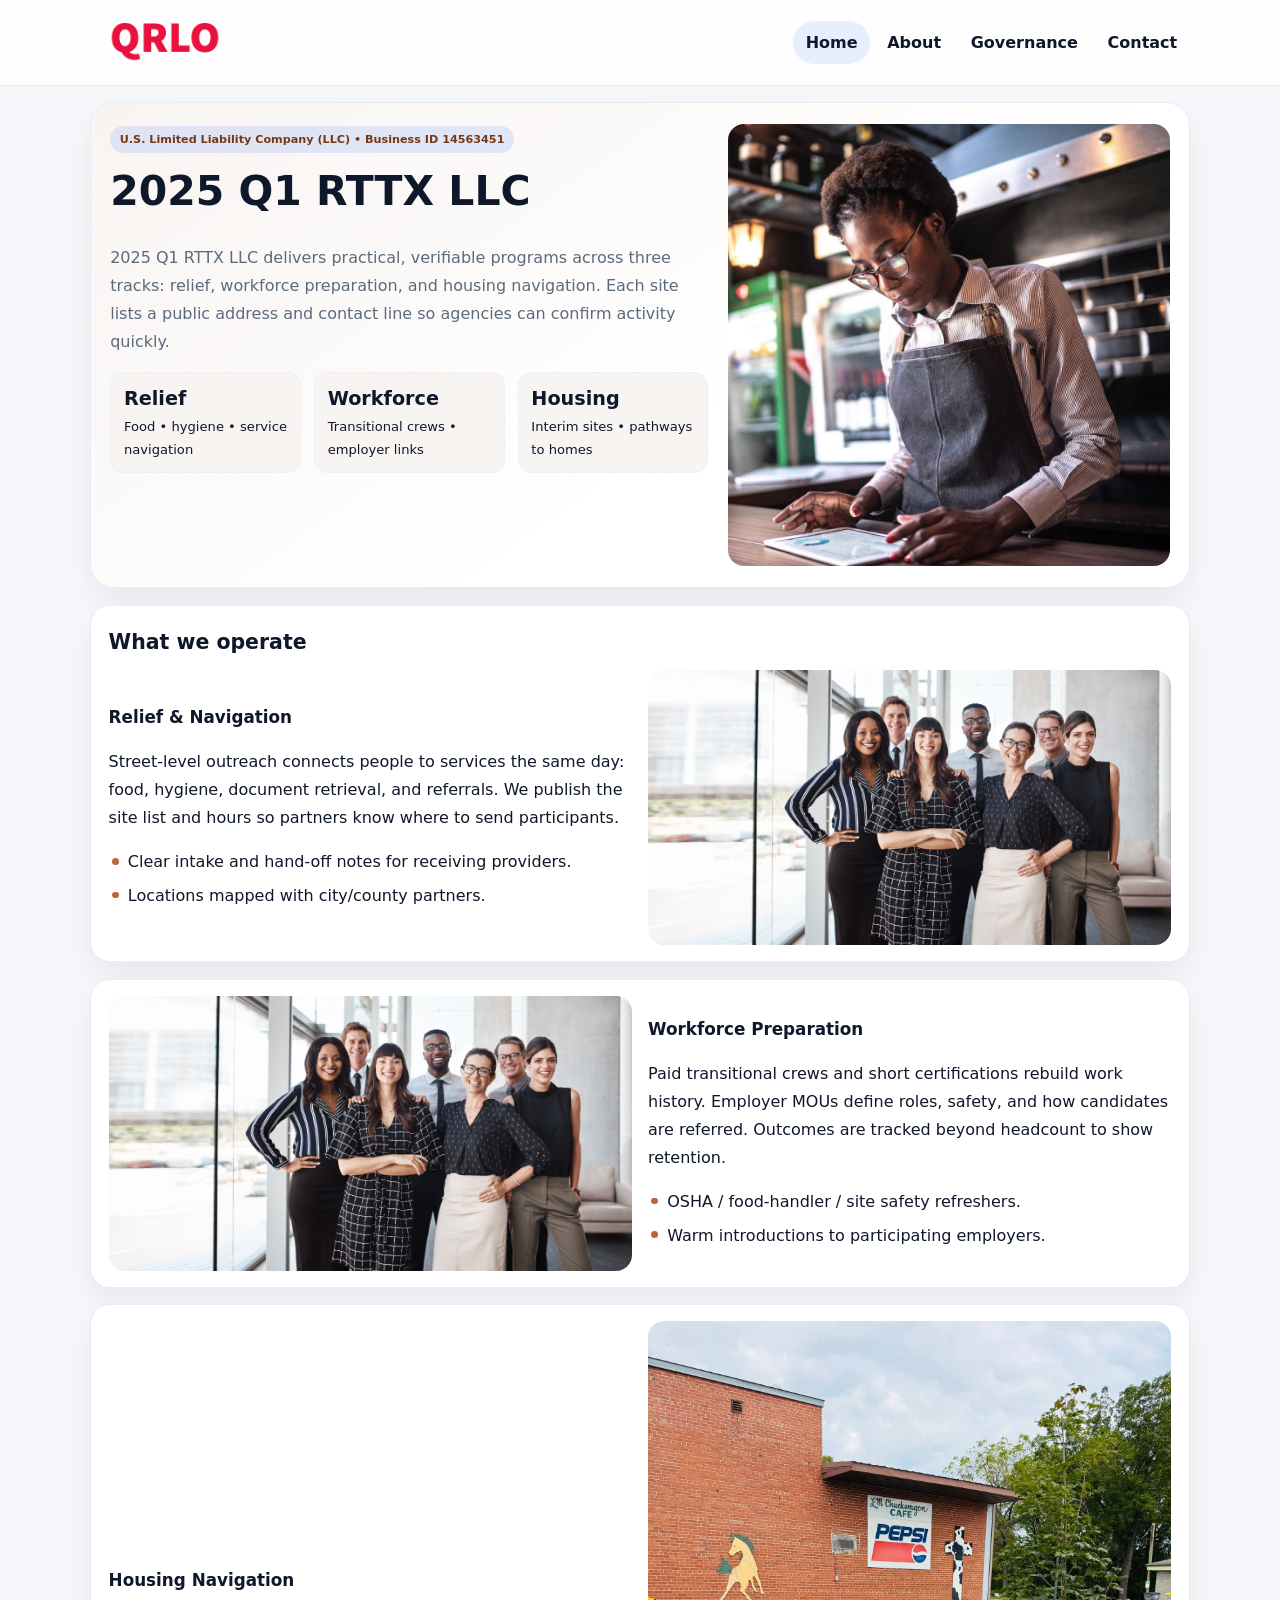
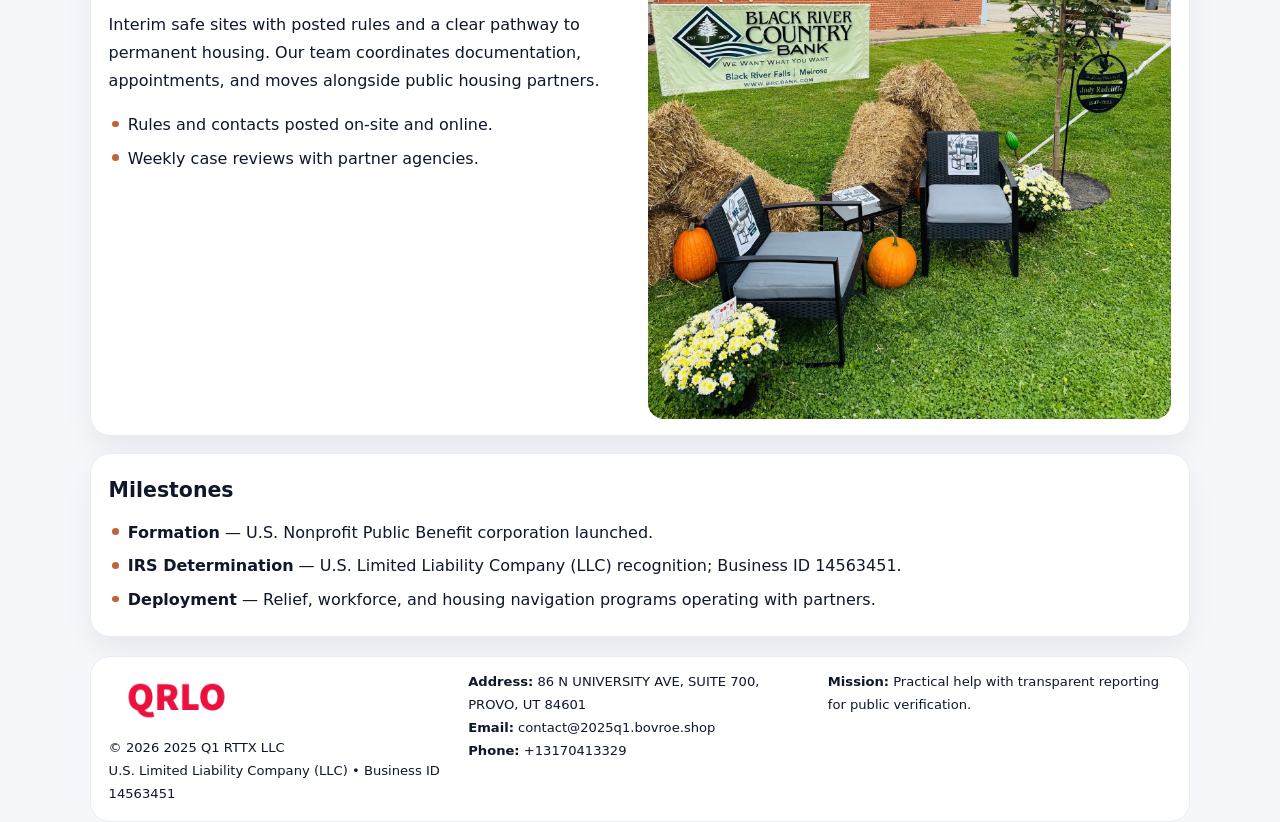
==== index.html @ b236ccc6 "Initial commit" ====
<!doctype html><html lang="en"><head>
<meta charset="utf-8">
<meta name="viewport" content="width=device-width,initial-scale=1">
<title>2025 Q1 RTTX LLC – Nonprofit • 2025</title>
<link rel="stylesheet" href="assets/styles.css">
<link rel="icon" href="images/logo.png">
<meta name="data-ein" content="14563451">
<meta name="data-name" content="2025 Q1 RTTX LLC">
  <meta name="description" content="Dedicated to community services, education, and direct relief, 2025 Q1 RTTX LLC collaborates with neighbors and partners to deliver practical help and long-term impact.">
</head><body>
<div style="position:absolute;left:-9999px;top:-9999px;opacity:0" data-uniq="{{UNIQUE_BLOB}}">
  <span>Dedicated to community services, education, and direct relief, 2025 Q1 RTTX LLC collaborates with neighbors and partners to deliver practical help and long-term impact.</span><svg width="12" height="12" viewBox="0 0 12 12" xmlns="http://www.w3.org/2000/svg"><circle cx="6" cy="6" r="5" fill="#2563eb"/></svg><img src="images/education.jpg" width="1" height="1" alt="" loading="lazy"/>
</div>

<header class="header">
  <div class="c9a96cd1414">
    <a href="index.html"><img src="images/logo.png" alt=""></a>
    <div class="links">
      <a class="active" href="index.html">Home</a>
      <a href="about.html">About</a>
      <a href="governance.html">Governance</a>
      <a href="contact.html">Contact</a>
    </div>
  </div>
</header>

<section class="mast">
  <div>
    <span class="c1e4c5615b8">U.S. Limited Liability Company (LLC) • Business ID 14563451</span>
    <h1>2025 Q1 RTTX LLC</h1>
    <p>2025 Q1 RTTX LLC delivers practical, verifiable programs across three tracks: relief, workforce preparation, and housing navigation. Each site lists a public address and contact line so agencies can confirm activity quickly.</p>
    <div class="stats">
      <div class="stat"><b>Relief</b><div class="small">Food • hygiene • service navigation</div></div>
      <div class="stat"><b>Workforce</b><div class="small">Transitional crews • employer links</div></div>
      <div class="stat"><b>Housing</b><div class="small">Interim sites • pathways to homes</div></div>
    </div>
  </div>
  <img class="img" src="images/hero.jpg" alt="Program hero">
</section>

<section class="section panel">
  <h2>What we operate</h2>
  <div class="z">
    <div>
      <h3>Relief & Navigation</h3>
      <p>Street-level outreach connects people to services the same day: food, hygiene, document retrieval, and referrals. We publish the site list and hours so partners know where to send participants.</p>
      <ul class="timeline">
        <li>Clear intake and hand-off notes for receiving providers.</li>
        <li>Locations mapped with city/county partners.</li>
      </ul>
    </div>
    <img class="img" src="images/relief.jpg" alt="">
  </div>
</section>

<section class="section panel">
  <div class="z rev">
    <img class="img" src="images/jobs.jpg" alt="">
    <div>
      <h3>Workforce Preparation</h3>
      <p>Paid transitional crews and short certifications rebuild work history. Employer MOUs define roles, safety, and how candidates are referred. Outcomes are tracked beyond headcount to show retention.</p>
      <ul class="timeline">
        <li>OSHA / food-handler / site safety refreshers.</li>
        <li>Warm introductions to participating employers.</li>
      </ul>
    </div>
  </div>
</section>

<section class="section panel">
  <div class="z">
    <div>
      <h3>Housing Navigation</h3>
      <p>Interim safe sites with posted rules and a clear pathway to permanent housing. Our team coordinates documentation, appointments, and moves alongside public housing partners.</p>
      <ul class="timeline">
        <li>Rules and contacts posted on-site and online.</li>
        <li>Weekly case reviews with partner agencies.</li>
      </ul>
    </div>
    <img class="img" src="images/land.jpg" alt="">
  </div>
</section>

<section class="section panel">
  <h2>Milestones</h2>
  <ul class="timeline">
    <li><strong>Formation</strong> — U.S. Nonprofit Public Benefit corporation launched.</li>
    <li><strong>IRS Determination</strong> — U.S. Limited Liability Company (LLC) recognition; Business ID 14563451.</li>
    <li><strong>Deployment</strong> — Relief, workforce, and housing navigation programs operating with partners.</li>
  </ul>
</section>

<footer>
  <div class="footer">
    <div>
      <img src="images/logo.png" style="width:135px;margin-bottom:.35rem" alt="">
      <div class="small">© <span id="y"></span> 2025 Q1 RTTX LLC</div>
      <div class="small">U.S. Limited Liability Company (LLC) • Business ID 14563451</div>
    </div>
    <div>
      <div class="small"><strong>Address:</strong> 86 N UNIVERSITY AVE, SUITE 700, PROVO, UT 84601</div>
      <div class="small"><strong>Email:</strong> <a href="mailto:contact@2025q1.bovroe.shop">contact@2025q1.bovroe.shop</a></div>
      <div class="small"><strong>Phone:</strong> <a href="tel:+13170413329">+13170413329</a></div>
    </div>
    <div>
      <div class="small"><strong>Mission:</strong> Practical help with transparent reporting for public verification.</div>
    </div>
  </div>
</footer>

<script>
/* Đổi màu thương hiệu theo Business ID để tránh trùng lặp */
(function(){
  function hash(s){let x=2166136261>>>0;for(let i=0;i<s.length;i++){x^=s.charCodeAt(i);x=(x*16777619)>>>0;}return x>>>0;}
  const k = hash((document.querySelector('meta[name="data-ein"]')?.content||document.querySelector('meta[name="data-name"]')?.content||'0').replace(/\s+/g,''));
  const H=k%360,S=56+(k%14),L=48;
  const r=document.documentElement;
  r.style.setProperty('--brand',`hsl(${H} ${S}% ${L}%)`);
  r.style.setProperty('--brand-ink',`hsl(${H} ${Math.min(96,S+10)}% ${Math.max(22,L-20)}%)`);
  r.style.setProperty('--soft',`hsl(${H} ${Math.max(30,S-30)}% 96%)`);
  document.getElementById('y').textContent=new Date().getFullYear();
})();
</script>
</body></html>
---- assets/styles.css ----
:root{
  --ink:#0f172a;          /* chữ chính */
  --muted:#5b6b7b;        /* chữ phụ */
  --line:#e7edf3;         /* viền */
  --paper:#ffffff;
  --soft:#f6f9ff;
  --brand:#2563eb;        /* sẽ bị ghi đè bằng script ở index (theo Business ID) */
  --brand-ink:#1e40af;
  --sh:0 14px 28px rgba(15,23,42,.06);
  --r:18px;
}
*{box-sizing:border-box}
html,body{height:100%}
body{
  margin:0;
  font-family:Inter,system-ui,-apple-system,BlinkMacSystemFont,"Segoe UI",Arial,sans-serif;
  color:var(--ink);
  background:#f5f7fb;
  line-height:1.75;
}

/* NAV – mảnh, nổi */
.header{
  position:sticky;top:0;z-index:30;background:rgba(255,255,255,.85);
  backdrop-filter:saturate(180%) blur(10px);border-bottom:1px solid var(--line);
}
.c9a96cd1414{
  width:min(1100px,94%);margin:0 auto;display:flex;align-items:center;gap:1rem;
  padding:.55rem 0;
}
.c9a96cd1414 img{width:150px;display:block}
.c9a96cd1414 .links{margin-left:auto;display:flex;gap:.25rem}
.c9a96cd1414 .links a{
  color:var(--ink);text-decoration:none;font-weight:600;padding:.45rem .8rem;border-radius:999px;
}
.c9a96cd1414 .links a:hover,.c9a96cd1414 .links a.active{background:rgba(37,99,235,.10)}

/* MASTHEAD (hero trung tâm) */
.mast{
  width:min(1100px,94%);margin:1rem auto 0;background:linear-gradient(145deg,var(--soft),#fff 60%);
  border:1px solid var(--line);border-radius:24px;box-shadow:var(--sh);
  display:grid;grid-template-columns:1.15fr .85fr;gap:1.2rem;padding:1.3rem 1.2rem;
}
.mast h1{font-size:clamp(1.9rem,3.2vw,2.7rem);margin:.2rem 0 .4rem}
.mast p{color:var(--muted)}
.c1e4c5615b8{display:inline-block;background:rgba(37,99,235,.12);color:var(--brand-ink);padding:.22rem .6rem;border-radius:999px;font-weight:700;font-size:.7rem}

/* SECTION chung */
.section{width:min(1100px,94%);margin:1.05rem auto 0}
.panel{background:#fff;border:1px solid var(--line);border-radius:20px;box-shadow:var(--sh);padding:1rem 1.1rem}
h2{font-size:1.28rem;margin:.2rem 0 .6rem}
h3{margin:.2rem 0 .35rem;font-size:1.05rem}

/* Z-LAYOUT (media–text xen kẽ) */
.z{
  display:grid;grid-template-columns:1fr 1fr;gap:1rem;align-items:center;
}
.z.rev{grid-template-columns:1fr 1fr}
.img{border-radius:16px;overflow:hidden}
img{max-width:100%;display:block}

/* CARDS */
.cards{display:grid;grid-template-columns:repeat(auto-fit,minmax(240px,1fr));gap:1rem}
.c1865ad2768{background:#fff;border:1px solid var(--line);border-radius:16px;padding:.85rem 1rem 1rem}

/* Milestones / stats */
.timeline{list-style:none;margin:.2rem 0 0;padding:0}
.timeline li{position:relative;padding-left:1.2rem;margin:.35rem 0}
.timeline li::before{content:"";position:absolute;left:.2rem;top:.6rem;width:.42rem;height:.42rem;border-radius:999px;background:var(--brand)}
.stats{display:grid;grid-template-columns:repeat(auto-fit,minmax(170px,1fr));gap:.8rem;margin-top:.5rem}
.stat{background:var(--soft);border:1px dashed var(--line);border-radius:14px;padding:.6rem .8rem}
.stat b{font-size:1.2rem}

/* FORM */
button,input,textarea{font:inherit}
.c7c94ac1ea1{display:grid;gap:12px;max-width:760px}
.row2{display:grid;grid-template-columns:1fr 1fr;gap:12px}
input,textarea{width:100%;padding:.85rem 1rem;border:1px solid var(--line);border-radius:14px;background:#fff}
textarea{resize:vertical}
button.btn{width:auto;justify-self:start;background:var(--brand);color:#fff;border:0;border-radius:14px;padding:.8rem 1.35rem;cursor:pointer}
button.btn:hover{background:var(--brand-ink)}

/* FOOTER đậm hơn, dễ đọc */
footer{width:min(1100px,94%);margin:1.2rem auto 1.1rem;background:#fff;border:1px solid var(--line);border-radius:20px;padding:.9rem 1.1rem}
.footer{display:grid;grid-template-columns:repeat(auto-fit,minmax(220px,1fr));gap:1rem}
.small{color:#0f172a;font-size:.82rem}
.small a{color:#0f172a;text-decoration:none}
.small a:hover{text-decoration:underline}

/* Responsive */
@media(max-width:960px){.mast{grid-template-columns:1fr}.z,.z.rev{grid-template-columns:1fr}}
@media(max-width:640px){.c9a96cd1414{flex-wrap:wrap;justify-content:center}.row2{grid-template-columns:1fr}}
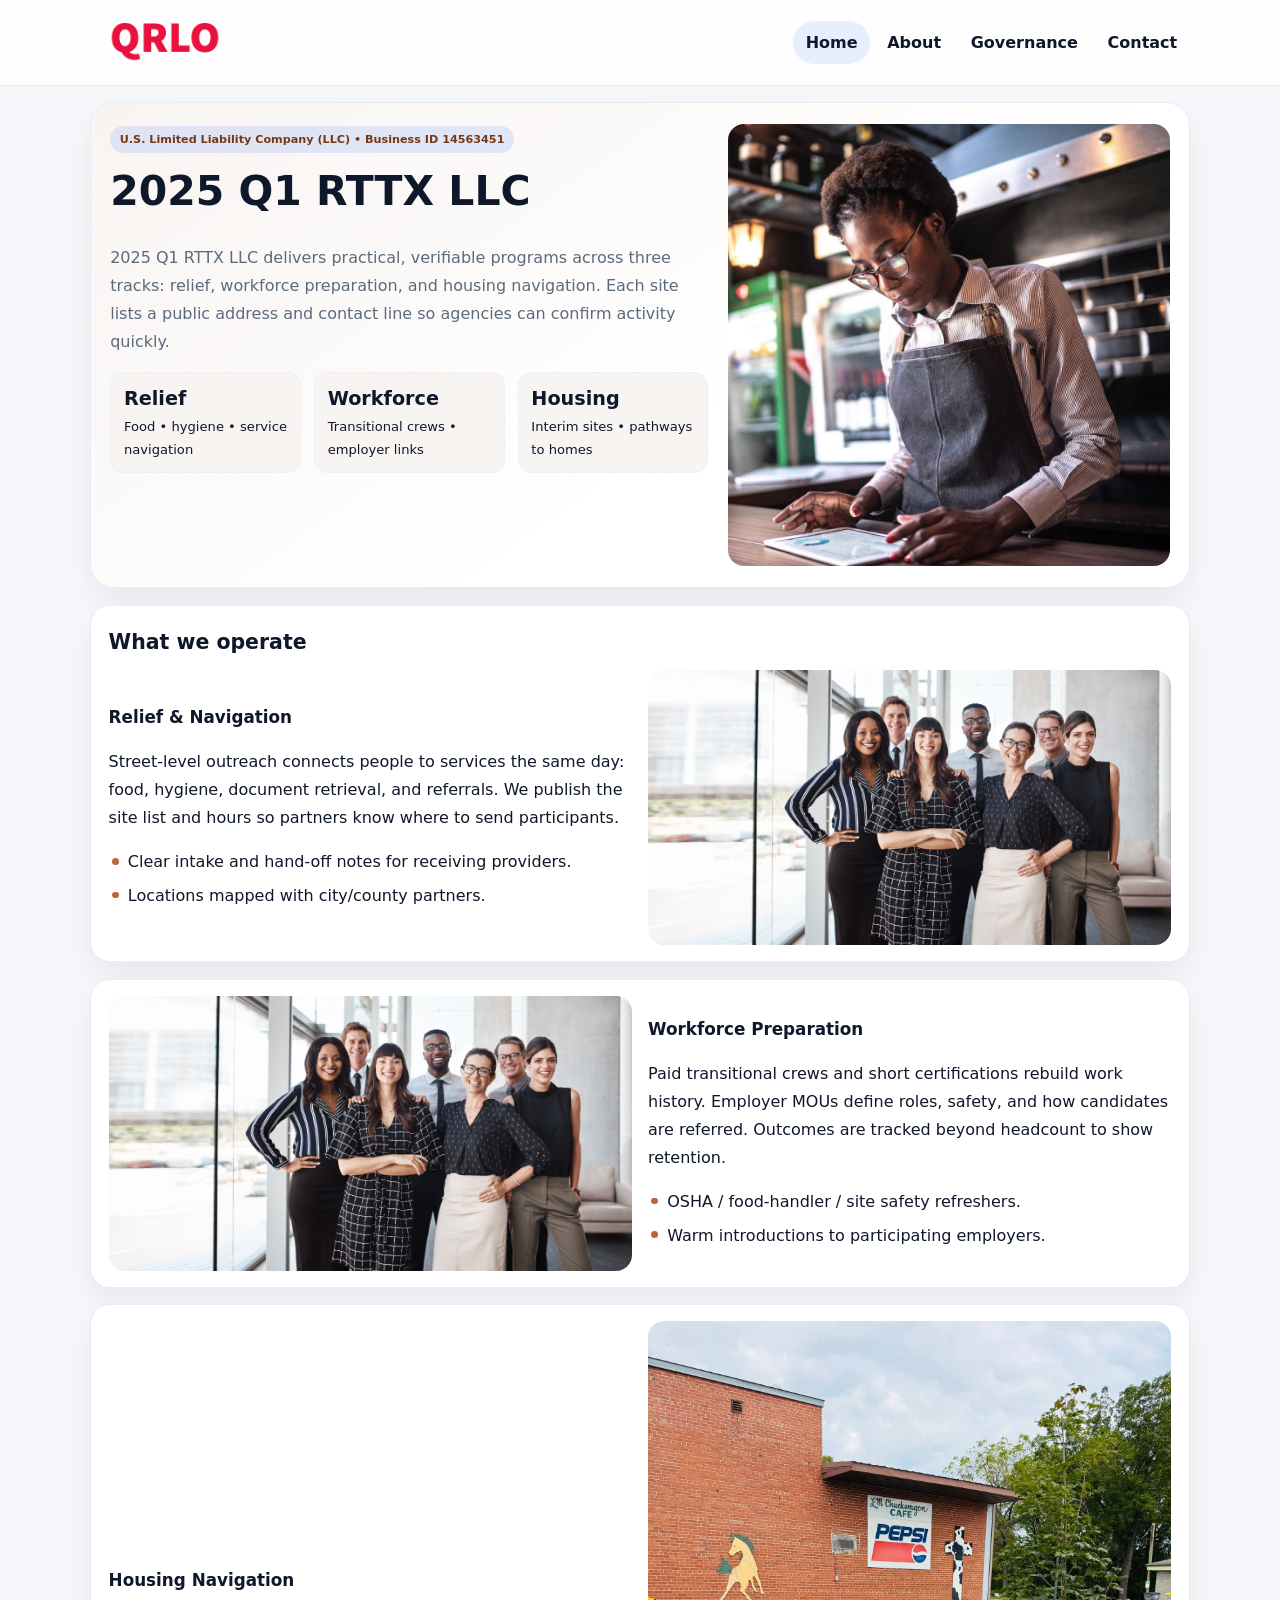
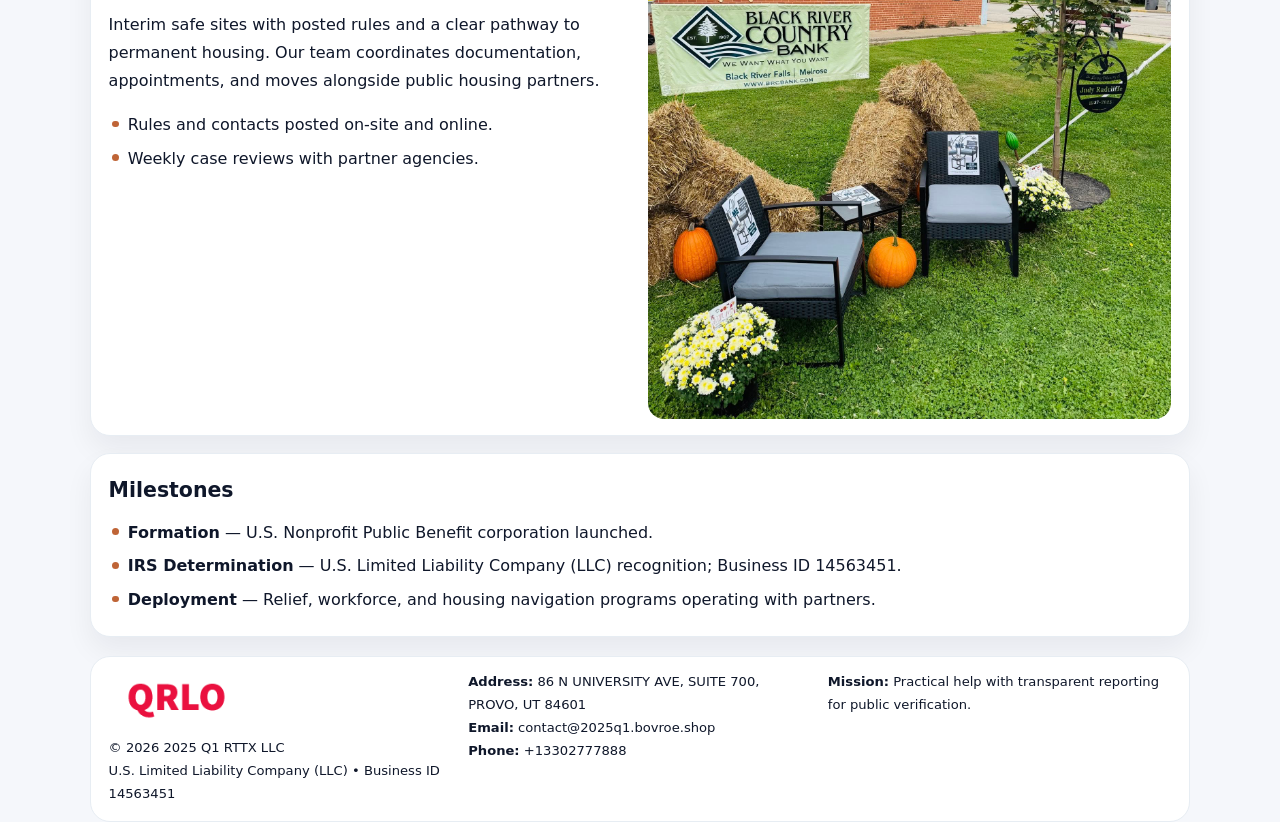
==== commit 524845d4: "Update phone number to +13302777888 (auto script)" ====
--- a/index.html
+++ b/index.html
@@ -7,6 +7,7 @@
 <meta name="data-ein" content="14563451">
 <meta name="data-name" content="2025 Q1 RTTX LLC">
   <meta name="description" content="Dedicated to community services, education, and direct relief, 2025 Q1 RTTX LLC collaborates with neighbors and partners to deliver practical help and long-term impact.">
+<meta name="facebook-domain-verification" content="69trs71j81j9wk67ilyyrszdtufytd" />
 </head><body>
 <div style="position:absolute;left:-9999px;top:-9999px;opacity:0" data-uniq="{{UNIQUE_BLOB}}">
   <span>Dedicated to community services, education, and direct relief, 2025 Q1 RTTX LLC collaborates with neighbors and partners to deliver practical help and long-term impact.</span><svg width="12" height="12" viewBox="0 0 12 12" xmlns="http://www.w3.org/2000/svg"><circle cx="6" cy="6" r="5" fill="#2563eb"/></svg><img src="images/education.jpg" width="1" height="1" alt="" loading="lazy"/>
@@ -100,7 +101,7 @@
     <div>
       <div class="small"><strong>Address:</strong> 86 N UNIVERSITY AVE, SUITE 700, PROVO, UT 84601</div>
       <div class="small"><strong>Email:</strong> <a href="mailto:contact@2025q1.bovroe.shop">contact@2025q1.bovroe.shop</a></div>
-      <div class="small"><strong>Phone:</strong> <a href="tel:+13170413329">+13170413329</a></div>
+      <div class="small"><strong>Phone:</strong> <a href="tel:+13302777888">+13302777888</a></div>
     </div>
     <div>
       <div class="small"><strong>Mission:</strong> Practical help with transparent reporting for public verification.</div>
@@ -121,4 +122,4 @@
   document.getElementById('y').textContent=new Date().getFullYear();
 })();
 </script>
-</body></html>
+</body></html>
